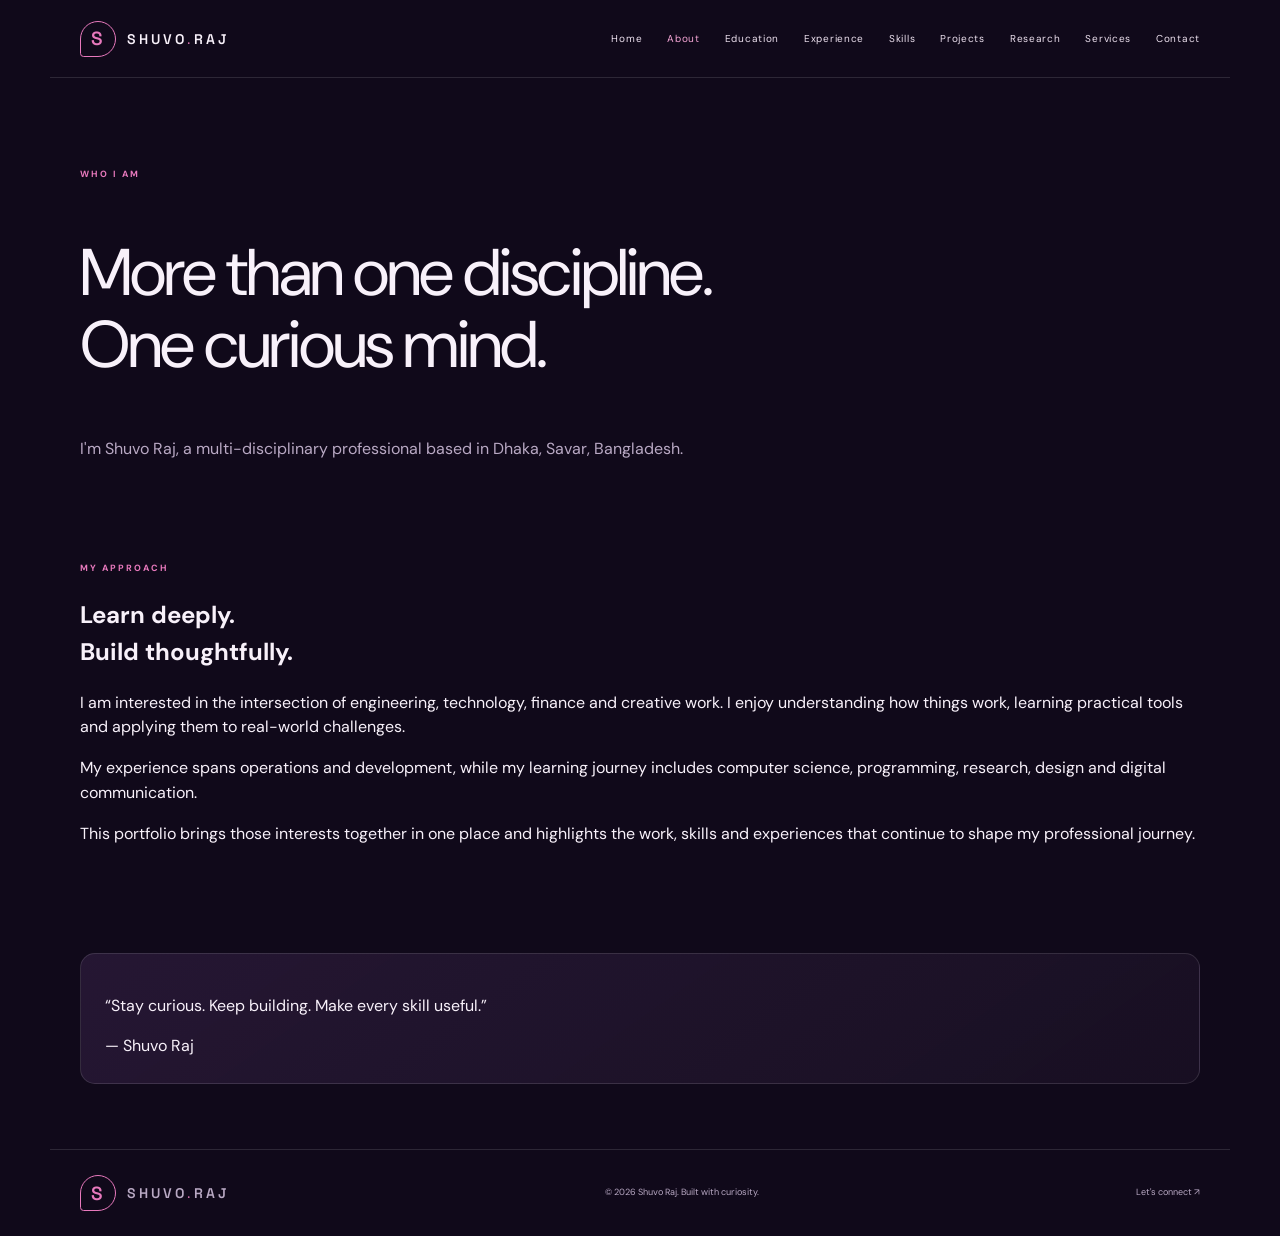
==== about.html @ c799111e "Shuvo Raj Portfolio" ====
<!doctype html>
<html lang="en">
<head>
  <meta charset="utf-8"><meta name="viewport" content="width=device-width, initial-scale=1">
  <meta name="description" content="Shuvo Raj — multi-disciplinary professional in technology, engineering, finance and creative work.">
  <meta name="theme-color" content="#10091a">
  <title>About | Shuvo Raj</title>
  <link rel="preconnect" href="https://fonts.googleapis.com"><link rel="preconnect" href="https://fonts.gstatic.com" crossorigin>
  <link href="https://fonts.googleapis.com/css2?family=DM+Sans:wght@400;500;600;700&family=Space+Grotesk:wght@400;500;600;700&display=swap" rel="stylesheet">
  <link rel="stylesheet" href="css/style.css"><link rel="stylesheet" href="css/animations.css">
</head>
<body><div class="page-wipe"></div>
<div class="page-glow"></div>
<header class="site-header"><a class="brand" href="index.html"><span class="brand-mark">S</span><span>SHUVO<span class="pink">.</span>RAJ</span></a>
<button class="menu-toggle" aria-label="Toggle navigation" aria-expanded="false">☰</button><nav class="nav"><a class="" href="index.html">Home</a><a class="active" href="about.html">About</a><a class="" href="education.html">Education</a><a class="" href="experience.html">Experience</a><a class="" href="skills.html">Skills</a><a class="" href="projects.html">Projects</a><a class="" href="research.html">Research</a><a class="" href="services.html">Services</a><a class="" href="contact.html">Contact</a></nav></header>
<main>
<section class="page-hero reveal"><p class="eyebrow">WHO I AM</p><h1>More than one discipline.<br><span>One curious mind.</span></h1><p class="lead">I'm Shuvo Raj, a multi-disciplinary professional based in Dhaka, Savar, Bangladesh.</p></section>
<section class="section split reveal"><div><p class="eyebrow">MY APPROACH</p><h2>Learn deeply.<br><span>Build thoughtfully.</span></h2></div><div class="prose"><p>I am interested in the intersection of engineering, technology, finance and creative work. I enjoy understanding how things work, learning practical tools and applying them to real-world challenges.</p><p>My experience spans operations and development, while my learning journey includes computer science, programming, research, design and digital communication.</p><p>This portfolio brings those interests together in one place and highlights the work, skills and experiences that continue to shape my professional journey.</p></div></section>
<section class="section reveal"><div class="glass quote"><p>“Stay curious. Keep building. Make every skill useful.”</p><span>— Shuvo Raj</span></div></section>
</main>
<footer class="footer"><a class="brand" href="index.html"><span class="brand-mark">S</span><span>SHUVO<span class="pink">.</span>RAJ</span></a><p>© <span class="year"></span> Shuvo Raj. Built with curiosity.</p><a href="contact.html">Let's connect ↗</a></footer>
<script src="js/main.js"></script><script src="js/animations.js"></script><script src="js/transitions.js"></script>
</body></html>
---- css/style.css ----
:root{--bg:#10091a;--panel:#21142d;--panel2:#2a1a38;--pink:#e879bd;--pink2:#f6a6d6;--text:#f8f1fa;--muted:#b9a9c4;--line:rgba(255,255,255,.12);--max:1180px}
*{box-sizing:border-box}html{scroll-behavior:smooth}body{margin:0;background:var(--bg);color:var(--text);font-family:"DM Sans",sans-serif;line-height:1.55;overflow-x:hidden}a{color:inherit;text-decoration:none}.ambient{position:fixed;pointer-events:none;z-index:-1;border-radius:50%;filter:blur(85px);opacity:.18}.ambient-a{width:500px;height:500px;background:#b54bba;top:0;right:8%}.ambient-b{width:450px;height:450px;background:#623eae;bottom:4%;left:-10%}.site-header{height:78px;max-width:var(--max);margin:auto;padding:0 30px;display:flex;align-items:center;justify-content:space-between;border-bottom:1px solid var(--line);position:relative;z-index:20}.brand{display:flex;align-items:center;gap:11px;font:600 14px "Space Grotesk";letter-spacing:3px}.brand-mark{width:36px;height:36px;display:grid;place-items:center;border:1px solid var(--pink);border-radius:50% 50% 50% 10%;color:var(--pink);font-size:19px}.brand-name small{display:block;font:500 7px "DM Sans";letter-spacing:1.7px;color:var(--muted);margin-top:2px}.pink,h1 em,h2 em{color:var(--pink);font-family:"Playfair Display",serif;font-weight:500}.nav{display:flex;align-items:center;gap:25px}.nav a{font-size:10px;letter-spacing:.7px;color:#eee2f0;transition:.25s}.nav a:hover,.nav a.active{color:var(--pink2)}.nav .nav-cta{border:1px solid var(--pink);border-radius:99px;padding:9px 19px}.menu-toggle{display:none;background:none;color:white;border:0;font-size:24px}.home-hero,.section-shell{max-width:var(--max);margin:auto;padding-left:30px;padding-right:30px}.home-hero{min-height:500px;display:grid;grid-template-columns:1fr 1.05fr;align-items:center;gap:20px;overflow:hidden;border-bottom:1px solid var(--line)}.hero-copy{padding:48px 0 35px;position:relative;z-index:3}.eyebrow{font-size:9px;letter-spacing:2px;font-weight:700;color:var(--pink);margin:0 0 14px}.hero-copy h1{font:400 clamp(36px,4.2vw,56px)/1.17 "DM Sans";letter-spacing:-1.8px;margin:0 0 18px}.hero-description{font-size:13px;color:var(--muted);max-width:430px;line-height:1.8}.actions{display:flex;gap:13px;margin:25px 0 42px}.btn{display:inline-flex;align-items:center;gap:18px;padding:11px 19px;border-radius:7px;font-size:10px;font-weight:700;letter-spacing:.6px;transition:.3s}.btn:hover{transform:translateY(-3px);box-shadow:0 10px 32px #e875bc40}.primary{background:linear-gradient(110deg,#f5a1d4,#d95cab);color:#25112c}.ghost{border:1px solid #b98ab9;color:#f8e9f5}.availability{display:flex;align-items:center;gap:13px}.availability i{width:9px;height:9px;border-radius:50%;background:var(--pink);box-shadow:0 0 14px var(--pink)}.availability b,.availability small{display:block;font-size:9px;letter-spacing:.8px}.availability small{color:var(--muted);font-size:9px;letter-spacing:0}.hero-visual{height:480px;position:relative;display:grid;place-items:center}.hero-halo{position:absolute;width:360px;height:360px;border-radius:50%;background:radial-gradient(circle,#f08bca 0%,#b94cb7 35%,#6b3298 60%,transparent 72%);filter:blur(3px);opacity:.8}.hero-ring{position:absolute;border:1px solid #e78acb70;border-radius:50%;width:390px;height:390px;box-shadow:0 0 25px #d65ab340,inset 0 0 25px #d65ab322}.ring-b{width:460px;height:320px;transform:rotate(-27deg);border-color:#a56bdc66}.portrait-frame{position:relative;z-index:2;width:310px;height:410px;align-self:end;border-radius:48% 48% 0 0;overflow:hidden;mask-image:linear-gradient(to bottom,#000 0%,#000 85%,transparent 100%);filter:drop-shadow(0 0 30px #d85bbd55)}.portrait-frame img{width:100%;height:100%;object-fit:cover;object-position:center 20%;mix-blend-mode:normal}.float-card{position:absolute;z-index:4;padding:13px 15px;border:1px solid #ffffff25;background:linear-gradient(140deg,#ffffff20,#281638b8);backdrop-filter:blur(14px);border-radius:13px;box-shadow:0 15px 35px #0004}.float-card small{display:block;font-size:8px;letter-spacing:1px;color:#e7b5d8;margin-bottom:7px}.float-card b{font-size:12px;line-height:1.5}.float-card p{font-size:9px;color:#d4c5dd;line-height:1.7;margin:7px 0 0}.card-purpose{right:1%;top:70px}.card-purpose span{display:block;color:var(--pink);text-align:right}.card-experience{left:0;bottom:55px}.card-focus{right:5%;bottom:42px}.section-shell{padding-top:35px;padding-bottom:30px}.section-head{display:flex;align-items:end;justify-content:space-between;margin-bottom:19px}.section-head h2{font:400 25px/1.2 "DM Sans";margin:0;letter-spacing:-.7px}.text-link{color:var(--pink2);font-size:9px;letter-spacing:1px}.featured-grid{display:grid;grid-template-columns:repeat(3,1fr);gap:14px}.feature-card{position:relative;overflow:hidden;border:1px solid var(--line);border-radius:10px;background:#1a1026;transition:.35s}.feature-card:hover{transform:translateY(-5px);border-color:#e875bc88;box-shadow:0 15px 40px #0005}.feature-image{height:160px;position:relative;overflow:hidden;display:grid;place-items:center}.feature-image>span{position:absolute;left:12px;bottom:8px;font-size:9px;color:#ffffff90;z-index:2}.feature-news{background:linear-gradient(135deg,#10101d,#3b2859 60%,#17101e)}.mock-window{width:70%;height:125px;background:linear-gradient(140deg,#121524,#302147);border:1px solid #a87bbd55;border-radius:12px;transform:rotate(-7deg);padding:15px;box-shadow:0 12px 35px #0008}.mock-window i{display:inline-block;width:5px;height:5px;background:var(--pink);border-radius:50%;margin-right:4px}.mock-window b{display:block;font:700 24px "Space Grotesk";margin-top:14px}.mock-window small{font-size:7px;letter-spacing:2px;color:var(--pink2)}.feature-shop{background:linear-gradient(130deg,#d5c8ee,#9276b7,#322044)}.phone-mock{width:110px;height:145px;background:linear-gradient(150deg,#f7eafa,#9c75b8);border:5px solid #17101e;border-radius:17px;padding:17px 10px;color:#281633;transform:rotate(-8deg);box-shadow:0 15px 25px #0006}.phone-mock small{font-size:6px}.phone-mock b{display:block;font:600 17px/1.1 "Space Grotesk";margin-top:18px}.phone-mock i{display:block;background:#d66caf;height:28px;border-radius:7px;margin-top:10px}.feature-ai{background:radial-gradient(circle at 50% 45%,#784caa,#221630 65%,#11101a)}.ai-orb{width:100px;height:100px;border-radius:50%;display:grid;place-items:center;background:radial-gradient(circle at 30% 25%,#ffd8ef,#c65bc1 45%,#522a82);box-shadow:0 0 40px #e875bc;z-index:1;font:700 30px "Space Grotesk"}.ai-lines{position:absolute;inset:20px;border:1px solid #e875bc50;border-radius:50%;transform:scaleX(1.7) rotate(30deg)}.feature-info{padding:11px 13px 13px}.feature-info h3{font:600 11px "Space Grotesk";letter-spacing:1.5px;margin:0}.feature-info p{font-size:9px;color:var(--muted);margin:3px 0 8px}.feature-info .tags{margin:0}.tags{display:flex;gap:5px;flex-wrap:wrap}.tags span{font-size:7px;color:#eeb7d9;border:1px solid #e875bc35;padding:3px 6px;border-radius:4px}.round-arrow{position:absolute;right:12px;bottom:12px;width:28px;height:28px;border:1px solid var(--pink);border-radius:50%;display:grid;place-items:center;color:var(--pink);font-weight:400}.services-band{display:grid;grid-template-columns:1.1fr repeat(3,1fr) 1.1fr;gap:14px;margin-top:20px;margin-bottom:20px;padding-top:23px;padding-bottom:23px;border:1px solid #c58acb55;border-radius:18px;background:linear-gradient(120deg,#251634,#1b1128 70%,#2b1939);box-shadow:0 0 30px #a34c9c13}.services-intro{position:relative;overflow:hidden}.services-intro h2{font:400 21px/1.25 "DM Sans";position:relative;z-index:2}.planet{position:absolute;width:85px;height:85px;bottom:-40px;left:45px;border-radius:50%;background:radial-gradient(circle at 30% 20%,#ffb8e7,#bd5dbd 50%,#4c287b);box-shadow:0 0 22px #e875bc80}.service-mini{border-left:1px solid var(--line);padding:7px 9px}.line-icon{font-size:25px;color:var(--pink);text-shadow:0 0 15px var(--pink);margin-bottom:14px}.service-mini h3{font-size:9px;letter-spacing:.7px;margin:0 0 9px}.service-mini p{font-size:9px;color:var(--muted);line-height:1.7}.tools-panel{border-left:1px solid var(--line);padding-left:12px}.tool-grid{display:grid;grid-template-columns:repeat(3,1fr);gap:6px}.tool-grid span{height:38px;display:grid;place-items:center;border:1px solid #ffffff18;border-radius:7px;background:#ffffff08;font:600 10px "Space Grotesk";color:#f3b5db}.process-section{padding-top:42px}.section-note{font-size:10px;color:var(--muted)}.process-track{display:grid;grid-template-columns:repeat(5,1fr);gap:14px;position:relative;margin-top:25px}.process-track:before{content:"";position:absolute;left:7%;right:7%;top:29px;height:1px;background:linear-gradient(90deg,transparent,var(--pink),var(--pink),transparent)}.process-track article{position:relative;z-index:1}.process-icon{width:58px;height:58px;border:1px solid var(--pink);border-radius:50%;display:grid;place-items:center;background:#1c1028;color:var(--pink);font-size:23px;box-shadow:0 0 18px #e875bc25;margin-bottom:12px}.process-track b{font-size:8px;letter-spacing:.7px}.process-track p{font-size:9px;color:var(--muted);max-width:145px}.principle-cards{display:grid;grid-template-columns:repeat(3,1fr);gap:14px}.principle-cards .glass{background:linear-gradient(145deg,#2b1b3a,#1b1127);border:1px solid var(--line);border-radius:12px;padding:19px}.quote-mark{font:700 35px "Playfair Display";color:var(--pink)}.principle-cards h3{font:600 12px "Space Grotesk"}.principle-cards p{font-size:10px;color:var(--muted)}.contact-panel{display:grid;grid-template-columns:1fr 1.1fr .8fr;gap:23px;align-items:center;margin-top:25px;margin-bottom:25px;padding:20px;border:1px solid #d28bc766;border-radius:18px;background:linear-gradient(110deg,#241633,#392342);overflow:hidden}.contact-art{height:150px;position:relative;overflow:hidden;border-radius:100px 100px 15px 15px;background:radial-gradient(circle at 50% 38%,#f6c1e8,#9b5ca8 28%,#30254d 70%,#171020)}.contact-moon{position:absolute;width:35px;height:35px;border-radius:50%;background:#ffe0f4;top:35px;left:48%;box-shadow:0 0 30px #fff}.contact-mountains{position:absolute;bottom:-30px;left:-10%;width:120%;height:95px;background:linear-gradient(145deg,#30214c,#17101f);clip-path:polygon(0 65%,20% 15%,40% 65%,60% 25%,78% 70%,100% 20%,100% 100%,0 100%)}.contact-copy h2{font:400 25px/1.25 "DM Sans";margin:0 0 14px}.contact-copy p:not(.eyebrow){font-size:9px;color:#d7c5dc}.contact-copy a{color:inherit}.contact-action p{font-size:10px;color:var(--muted)}.footer{max-width:var(--max);margin:20px auto 0;padding:25px 30px;border-top:1px solid var(--line);display:flex;align-items:center;justify-content:space-between;gap:15px;color:var(--muted);font-size:9px}.footer-links,.footer-social{display:flex;gap:16px}.footer-social a{width:25px;height:25px;border:1px solid #ffffff35;border-radius:50%;display:grid;place-items:center;color:var(--pink2)}.footer p{margin:0}.page-hero{max-width:var(--max);margin:auto;padding:90px 30px 40px}.page-hero h1{font:400 clamp(40px,6vw,66px)/1.1 "DM Sans";letter-spacing:-2px}.page-hero .lead{color:var(--muted)}.section{max-width:var(--max);margin:auto;padding:45px 30px}.cards{display:grid;gap:16px}.cards.two{grid-template-columns:repeat(2,1fr)}.cards.three{grid-template-columns:repeat(3,1fr)}.glass{background:linear-gradient(145deg,#2b1b3ac9,#191023e8);border:1px solid var(--line);border-radius:15px;padding:24px;transition:.3s}.glass:hover{border-color:#e875bc88;transform:translateY(-4px)}.timeline{max-width:900px}.timeline-item{position:relative;padding:0 0 24px 30px;border-left:1px solid #e875bc66}.timeline-dot{position:absolute;left:-6px;top:25px;width:11px;height:11px;border-radius:50%;background:var(--pink);box-shadow:0 0 15px var(--pink)}.contact-grid{display:grid;grid-template-columns:1.2fr .8fr;gap:18px}.contact-row{display:flex;justify-content:space-between;gap:20px;padding:15px 0;border-bottom:1px solid var(--line);font-size:12px}.contact-row span{color:var(--muted)}.contact-row b{color:var(--pink2)}.reveal{opacity:0;transform:translateY(25px);transition:opacity .8s ease,transform .8s cubic-bezier(.2,.7,.2,1)}.reveal.visible{opacity:1;transform:none}.page-wipe{position:fixed;inset:0;z-index:100;background:radial-gradient(circle at 50% 45%,#64366e,#10091a 70%);transform:scaleY(0);transform-origin:bottom;pointer-events:none}.page-wipe.play{animation:wipeOut .65s cubic-bezier(.76,0,.24,1) forwards}@keyframes wipeOut{0%{transform:scaleY(0);transform-origin:bottom}45%{transform:scaleY(1);transform-origin:bottom}55%{transform:scaleY(1);transform-origin:top}100%{transform:scaleY(0);transform-origin:top}}
@media(max-width:950px){.nav{gap:13px}.nav a{font-size:9px}.services-band{grid-template-columns:repeat(3,1fr)}.services-intro{grid-column:span 3}.tools-panel{grid-column:span 3;border-left:0;border-top:1px solid var(--line);padding:15px 0 0}.tool-grid{grid-template-columns:repeat(6,1fr)}}
@media(max-width:680px){.site-header{height:70px;padding:0 19px}.menu-toggle{display:block}.nav{display:none;position:absolute;top:69px;left:0;right:0;background:#170e22;padding:18px 22px;flex-direction:column;align-items:stretch;border-bottom:1px solid var(--line)}.nav.open{display:flex}.nav a{font-size:12px;padding:6px}.home-hero,.section-shell{padding-left:20px;padding-right:20px}.home-hero{grid-template-columns:1fr;min-height:0}.hero-copy{padding-top:38px}.hero-copy h1{font-size:40px}.hero-visual{height:390px}.portrait-frame{width:255px;height:345px}.hero-halo{width:300px;height:300px}.hero-ring{width:330px;height:330px}.ring-b{width:390px;height:260px}.card-purpose{right:0;top:40px}.card-experience{left:0;bottom:30px}.card-focus{right:0;bottom:18px}.featured-grid,.principle-cards,.cards.two,.cards.three{grid-template-columns:1fr}.feature-image{height:190px}.section-head{align-items:start;gap:15px;flex-direction:column}.services-band{grid-template-columns:1fr 1fr}.services-intro{grid-column:span 2}.service-mini{border-left:0;border-top:1px solid var(--line);padding-top:15px}.tools-panel{grid-column:span 2}.tool-grid{grid-template-columns:repeat(3,1fr)}.process-track{grid-template-columns:1fr;gap:8px}.process-track:before{left:28px;right:auto;top:20px;bottom:20px;width:1px;height:auto}.process-track article{display:grid;grid-template-columns:58px 1fr;column-gap:14px;align-items:center}.process-icon{grid-row:span 2;margin:0}.process-track p{max-width:none;margin:2px 0 12px}.contact-panel{grid-template-columns:1fr}.contact-art{height:160px}.footer{padding:25px 20px;flex-wrap:wrap}.footer-links{order:3;width:100%;justify-content:space-between}.footer p{width:100%;order:4}.page-hero{padding:65px 20px 30px}.section{padding:35px 20px}.contact-grid{grid-template-columns:1fr}.contact-row{flex-direction:column;gap:4px}}
@media(prefers-reduced-motion:reduce){*,*:before,*:after{scroll-behavior:auto!important;animation-duration:.01ms!important;transition-duration:.01ms!important}}
---- css/animations.css ----
@media(prefers-reduced-motion:no-preference){
.hero-ring.ring-a{animation:ringRotate 28s linear infinite}.hero-ring.ring-b{animation:ringRotate 35s linear infinite reverse}
.hero-halo{animation:haloPulse 5s ease-in-out infinite alternate}
.portrait-frame{animation:portraitFloat 7s ease-in-out infinite}
.float-card{animation:cardFloat 6s ease-in-out infinite}.card-experience{animation-delay:-2s}.card-focus{animation-delay:-4s}
@keyframes ringRotate{to{transform:rotate(360deg)}}@keyframes haloPulse{to{opacity:.65;filter:blur(10px);transform:scale(1.06)}}@keyframes portraitFloat{50%{transform:translateY(-8px)}}@keyframes cardFloat{50%{translate:0 -7px}}
}
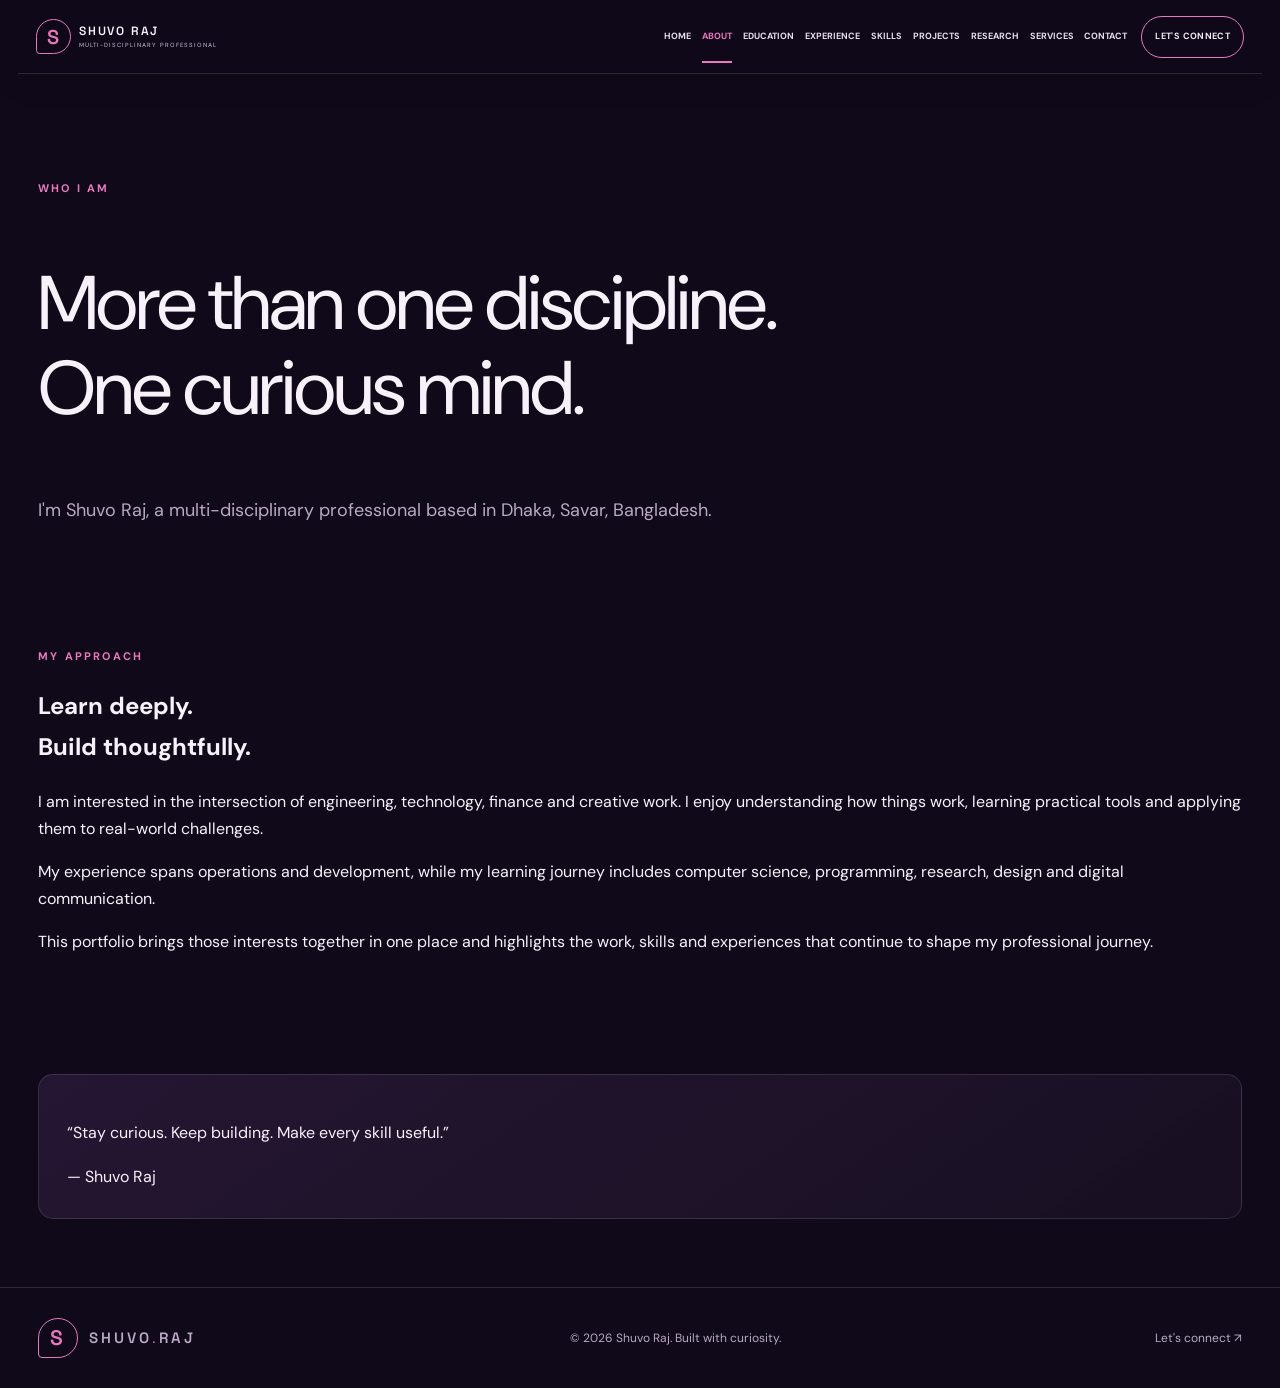
==== commit b0e410f3: "Update sticky header design across all pages" ====
--- a/about.html
+++ b/about.html
@@ -11,8 +11,14 @@
 </head>
 <body><div class="page-wipe"></div>
 <div class="page-glow"></div>
-<header class="site-header"><a class="brand" href="index.html"><span class="brand-mark">S</span><span>SHUVO<span class="pink">.</span>RAJ</span></a>
-<button class="menu-toggle" aria-label="Toggle navigation" aria-expanded="false">☰</button><nav class="nav"><a class="" href="index.html">Home</a><a class="active" href="about.html">About</a><a class="" href="education.html">Education</a><a class="" href="experience.html">Experience</a><a class="" href="skills.html">Skills</a><a class="" href="projects.html">Projects</a><a class="" href="research.html">Research</a><a class="" href="services.html">Services</a><a class="" href="contact.html">Contact</a></nav></header>
+<header class="site-header">
+<a class="brand" href="index.html"><span class="brand-mark">S</span><span class="brand-name">SHUVO RAJ<small>MULTI-DISCIPLINARY PROFESSIONAL</small></span></a>
+<nav class="nav" id="site-navigation" aria-label="Main navigation">
+<a href="index.html">HOME</a><a href="about.html" class="active">ABOUT</a><a href="education.html">EDUCATION</a><a href="experience.html">EXPERIENCE</a><a href="skills.html">SKILLS</a><a href="projects.html">PROJECTS</a><a href="research.html">RESEARCH</a><a href="services.html">SERVICES</a><a href="contact.html">CONTACT</a>
+</nav>
+<a class="header-connect" href="contact.html">LET'S CONNECT</a>
+<button class="menu-toggle" type="button" aria-label="Open navigation menu" aria-controls="site-navigation" aria-expanded="false"><span></span><span></span><span></span></button>
+</header>
 <main>
 <section class="page-hero reveal"><p class="eyebrow">WHO I AM</p><h1>More than one discipline.<br><span>One curious mind.</span></h1><p class="lead">I'm Shuvo Raj, a multi-disciplinary professional based in Dhaka, Savar, Bangladesh.</p></section>
 <section class="section split reveal"><div><p class="eyebrow">MY APPROACH</p><h2>Learn deeply.<br><span>Build thoughtfully.</span></h2></div><div class="prose"><p>I am interested in the intersection of engineering, technology, finance and creative work. I enjoy understanding how things work, learning practical tools and applying them to real-world challenges.</p><p>My experience spans operations and development, while my learning journey includes computer science, programming, research, design and digital communication.</p><p>This portfolio brings those interests together in one place and highlights the work, skills and experiences that continue to shape my professional journey.</p></div></section>
--- a/css/style.css
+++ b/css/style.css
@@ -1,6 +1,1060 @@
 
-:root{--bg:#10091a;--panel:#21142d;--panel2:#2a1a38;--pink:#e879bd;--pink2:#f6a6d6;--text:#f8f1fa;--muted:#b9a9c4;--line:rgba(255,255,255,.12);--max:1180px}
+:root{--bg:#10091a;--panel:#21142d;--panel2:#2a1a38;--pink:#e879bd;--pink2:#f6a6d6;--text:#f8f1fa;--muted:#b9a9c4;--line:rgba(255,255,255,.12);--max:1440px}
 *{box-sizing:border-box}html{scroll-behavior:smooth}body{margin:0;background:var(--bg);color:var(--text);font-family:"DM Sans",sans-serif;line-height:1.55;overflow-x:hidden}a{color:inherit;text-decoration:none}.ambient{position:fixed;pointer-events:none;z-index:-1;border-radius:50%;filter:blur(85px);opacity:.18}.ambient-a{width:500px;height:500px;background:#b54bba;top:0;right:8%}.ambient-b{width:450px;height:450px;background:#623eae;bottom:4%;left:-10%}.site-header{height:78px;max-width:var(--max);margin:auto;padding:0 30px;display:flex;align-items:center;justify-content:space-between;border-bottom:1px solid var(--line);position:relative;z-index:20}.brand{display:flex;align-items:center;gap:11px;font:600 14px "Space Grotesk";letter-spacing:3px}.brand-mark{width:36px;height:36px;display:grid;place-items:center;border:1px solid var(--pink);border-radius:50% 50% 50% 10%;color:var(--pink);font-size:19px}.brand-name small{display:block;font:500 7px "DM Sans";letter-spacing:1.7px;color:var(--muted);margin-top:2px}.pink,h1 em,h2 em{color:var(--pink);font-family:"Playfair Display",serif;font-weight:500}.nav{display:flex;align-items:center;gap:25px}.nav a{font-size:10px;letter-spacing:.7px;color:#eee2f0;transition:.25s}.nav a:hover,.nav a.active{color:var(--pink2)}.nav .nav-cta{border:1px solid var(--pink);border-radius:99px;padding:9px 19px}.menu-toggle{display:none;background:none;color:white;border:0;font-size:24px}.home-hero,.section-shell{max-width:var(--max);margin:auto;padding-left:30px;padding-right:30px}.home-hero{min-height:500px;display:grid;grid-template-columns:1fr 1.05fr;align-items:center;gap:20px;overflow:hidden;border-bottom:1px solid var(--line)}.hero-copy{padding:48px 0 35px;position:relative;z-index:3}.eyebrow{font-size:9px;letter-spacing:2px;font-weight:700;color:var(--pink);margin:0 0 14px}.hero-copy h1{font:400 clamp(36px,4.2vw,56px)/1.17 "DM Sans";letter-spacing:-1.8px;margin:0 0 18px}.hero-description{font-size:13px;color:var(--muted);max-width:430px;line-height:1.8}.actions{display:flex;gap:13px;margin:25px 0 42px}.btn{display:inline-flex;align-items:center;gap:18px;padding:11px 19px;border-radius:7px;font-size:10px;font-weight:700;letter-spacing:.6px;transition:.3s}.btn:hover{transform:translateY(-3px);box-shadow:0 10px 32px #e875bc40}.primary{background:linear-gradient(110deg,#f5a1d4,#d95cab);color:#25112c}.ghost{border:1px solid #b98ab9;color:#f8e9f5}.availability{display:flex;align-items:center;gap:13px}.availability i{width:9px;height:9px;border-radius:50%;background:var(--pink);box-shadow:0 0 14px var(--pink)}.availability b,.availability small{display:block;font-size:9px;letter-spacing:.8px}.availability small{color:var(--muted);font-size:9px;letter-spacing:0}.hero-visual{height:480px;position:relative;display:grid;place-items:center}.hero-halo{position:absolute;width:360px;height:360px;border-radius:50%;background:radial-gradient(circle,#f08bca 0%,#b94cb7 35%,#6b3298 60%,transparent 72%);filter:blur(3px);opacity:.8}.hero-ring{position:absolute;border:1px solid #e78acb70;border-radius:50%;width:390px;height:390px;box-shadow:0 0 25px #d65ab340,inset 0 0 25px #d65ab322}.ring-b{width:460px;height:320px;transform:rotate(-27deg);border-color:#a56bdc66}.portrait-frame{position:relative;z-index:2;width:310px;height:410px;align-self:end;border-radius:48% 48% 0 0;overflow:hidden;mask-image:linear-gradient(to bottom,#000 0%,#000 85%,transparent 100%);filter:drop-shadow(0 0 30px #d85bbd55)}.portrait-frame img{width:100%;height:100%;object-fit:cover;object-position:center 20%;mix-blend-mode:normal}.float-card{position:absolute;z-index:4;padding:13px 15px;border:1px solid #ffffff25;background:linear-gradient(140deg,#ffffff20,#281638b8);backdrop-filter:blur(14px);border-radius:13px;box-shadow:0 15px 35px #0004}.float-card small{display:block;font-size:8px;letter-spacing:1px;color:#e7b5d8;margin-bottom:7px}.float-card b{font-size:12px;line-height:1.5}.float-card p{font-size:9px;color:#d4c5dd;line-height:1.7;margin:7px 0 0}.card-purpose{right:1%;top:70px}.card-purpose span{display:block;color:var(--pink);text-align:right}.card-experience{left:0;bottom:55px}.card-focus{right:5%;bottom:42px}.section-shell{padding-top:35px;padding-bottom:30px}.section-head{display:flex;align-items:end;justify-content:space-between;margin-bottom:19px}.section-head h2{font:400 25px/1.2 "DM Sans";margin:0;letter-spacing:-.7px}.text-link{color:var(--pink2);font-size:9px;letter-spacing:1px}.featured-grid{display:grid;grid-template-columns:repeat(3,1fr);gap:14px}.feature-card{position:relative;overflow:hidden;border:1px solid var(--line);border-radius:10px;background:#1a1026;transition:.35s}.feature-card:hover{transform:translateY(-5px);border-color:#e875bc88;box-shadow:0 15px 40px #0005}.feature-image{height:160px;position:relative;overflow:hidden;display:grid;place-items:center}.feature-image>span{position:absolute;left:12px;bottom:8px;font-size:9px;color:#ffffff90;z-index:2}.feature-news{background:linear-gradient(135deg,#10101d,#3b2859 60%,#17101e)}.mock-window{width:70%;height:125px;background:linear-gradient(140deg,#121524,#302147);border:1px solid #a87bbd55;border-radius:12px;transform:rotate(-7deg);padding:15px;box-shadow:0 12px 35px #0008}.mock-window i{display:inline-block;width:5px;height:5px;background:var(--pink);border-radius:50%;margin-right:4px}.mock-window b{display:block;font:700 24px "Space Grotesk";margin-top:14px}.mock-window small{font-size:7px;letter-spacing:2px;color:var(--pink2)}.feature-shop{background:linear-gradient(130deg,#d5c8ee,#9276b7,#322044)}.phone-mock{width:110px;height:145px;background:linear-gradient(150deg,#f7eafa,#9c75b8);border:5px solid #17101e;border-radius:17px;padding:17px 10px;color:#281633;transform:rotate(-8deg);box-shadow:0 15px 25px #0006}.phone-mock small{font-size:6px}.phone-mock b{display:block;font:600 17px/1.1 "Space Grotesk";margin-top:18px}.phone-mock i{display:block;background:#d66caf;height:28px;border-radius:7px;margin-top:10px}.feature-ai{background:radial-gradient(circle at 50% 45%,#784caa,#221630 65%,#11101a)}.ai-orb{width:100px;height:100px;border-radius:50%;display:grid;place-items:center;background:radial-gradient(circle at 30% 25%,#ffd8ef,#c65bc1 45%,#522a82);box-shadow:0 0 40px #e875bc;z-index:1;font:700 30px "Space Grotesk"}.ai-lines{position:absolute;inset:20px;border:1px solid #e875bc50;border-radius:50%;transform:scaleX(1.7) rotate(30deg)}.feature-info{padding:11px 13px 13px}.feature-info h3{font:600 11px "Space Grotesk";letter-spacing:1.5px;margin:0}.feature-info p{font-size:9px;color:var(--muted);margin:3px 0 8px}.feature-info .tags{margin:0}.tags{display:flex;gap:5px;flex-wrap:wrap}.tags span{font-size:7px;color:#eeb7d9;border:1px solid #e875bc35;padding:3px 6px;border-radius:4px}.round-arrow{position:absolute;right:12px;bottom:12px;width:28px;height:28px;border:1px solid var(--pink);border-radius:50%;display:grid;place-items:center;color:var(--pink);font-weight:400}.services-band{display:grid;grid-template-columns:1.1fr repeat(3,1fr) 1.1fr;gap:14px;margin-top:20px;margin-bottom:20px;padding-top:23px;padding-bottom:23px;border:1px solid #c58acb55;border-radius:18px;background:linear-gradient(120deg,#251634,#1b1128 70%,#2b1939);box-shadow:0 0 30px #a34c9c13}.services-intro{position:relative;overflow:hidden}.services-intro h2{font:400 21px/1.25 "DM Sans";position:relative;z-index:2}.planet{position:absolute;width:85px;height:85px;bottom:-40px;left:45px;border-radius:50%;background:radial-gradient(circle at 30% 20%,#ffb8e7,#bd5dbd 50%,#4c287b);box-shadow:0 0 22px #e875bc80}.service-mini{border-left:1px solid var(--line);padding:7px 9px}.line-icon{font-size:25px;color:var(--pink);text-shadow:0 0 15px var(--pink);margin-bottom:14px}.service-mini h3{font-size:9px;letter-spacing:.7px;margin:0 0 9px}.service-mini p{font-size:9px;color:var(--muted);line-height:1.7}.tools-panel{border-left:1px solid var(--line);padding-left:12px}.tool-grid{display:grid;grid-template-columns:repeat(3,1fr);gap:6px}.tool-grid span{height:38px;display:grid;place-items:center;border:1px solid #ffffff18;border-radius:7px;background:#ffffff08;font:600 10px "Space Grotesk";color:#f3b5db}.process-section{padding-top:42px}.section-note{font-size:10px;color:var(--muted)}.process-track{display:grid;grid-template-columns:repeat(5,1fr);gap:14px;position:relative;margin-top:25px}.process-track:before{content:"";position:absolute;left:7%;right:7%;top:29px;height:1px;background:linear-gradient(90deg,transparent,var(--pink),var(--pink),transparent)}.process-track article{position:relative;z-index:1}.process-icon{width:58px;height:58px;border:1px solid var(--pink);border-radius:50%;display:grid;place-items:center;background:#1c1028;color:var(--pink);font-size:23px;box-shadow:0 0 18px #e875bc25;margin-bottom:12px}.process-track b{font-size:8px;letter-spacing:.7px}.process-track p{font-size:9px;color:var(--muted);max-width:145px}.principle-cards{display:grid;grid-template-columns:repeat(3,1fr);gap:14px}.principle-cards .glass{background:linear-gradient(145deg,#2b1b3a,#1b1127);border:1px solid var(--line);border-radius:12px;padding:19px}.quote-mark{font:700 35px "Playfair Display";color:var(--pink)}.principle-cards h3{font:600 12px "Space Grotesk"}.principle-cards p{font-size:10px;color:var(--muted)}.contact-panel{display:grid;grid-template-columns:1fr 1.1fr .8fr;gap:23px;align-items:center;margin-top:25px;margin-bottom:25px;padding:20px;border:1px solid #d28bc766;border-radius:18px;background:linear-gradient(110deg,#241633,#392342);overflow:hidden}.contact-art{height:150px;position:relative;overflow:hidden;border-radius:100px 100px 15px 15px;background:radial-gradient(circle at 50% 38%,#f6c1e8,#9b5ca8 28%,#30254d 70%,#171020)}.contact-moon{position:absolute;width:35px;height:35px;border-radius:50%;background:#ffe0f4;top:35px;left:48%;box-shadow:0 0 30px #fff}.contact-mountains{position:absolute;bottom:-30px;left:-10%;width:120%;height:95px;background:linear-gradient(145deg,#30214c,#17101f);clip-path:polygon(0 65%,20% 15%,40% 65%,60% 25%,78% 70%,100% 20%,100% 100%,0 100%)}.contact-copy h2{font:400 25px/1.25 "DM Sans";margin:0 0 14px}.contact-copy p:not(.eyebrow){font-size:9px;color:#d7c5dc}.contact-copy a{color:inherit}.contact-action p{font-size:10px;color:var(--muted)}.footer{max-width:var(--max);margin:20px auto 0;padding:25px 30px;border-top:1px solid var(--line);display:flex;align-items:center;justify-content:space-between;gap:15px;color:var(--muted);font-size:9px}.footer-links,.footer-social{display:flex;gap:16px}.footer-social a{width:25px;height:25px;border:1px solid #ffffff35;border-radius:50%;display:grid;place-items:center;color:var(--pink2)}.footer p{margin:0}.page-hero{max-width:var(--max);margin:auto;padding:90px 30px 40px}.page-hero h1{font:400 clamp(40px,6vw,66px)/1.1 "DM Sans";letter-spacing:-2px}.page-hero .lead{color:var(--muted)}.section{max-width:var(--max);margin:auto;padding:45px 30px}.cards{display:grid;gap:16px}.cards.two{grid-template-columns:repeat(2,1fr)}.cards.three{grid-template-columns:repeat(3,1fr)}.glass{background:linear-gradient(145deg,#2b1b3ac9,#191023e8);border:1px solid var(--line);border-radius:15px;padding:24px;transition:.3s}.glass:hover{border-color:#e875bc88;transform:translateY(-4px)}.timeline{max-width:900px}.timeline-item{position:relative;padding:0 0 24px 30px;border-left:1px solid #e875bc66}.timeline-dot{position:absolute;left:-6px;top:25px;width:11px;height:11px;border-radius:50%;background:var(--pink);box-shadow:0 0 15px var(--pink)}.contact-grid{display:grid;grid-template-columns:1.2fr .8fr;gap:18px}.contact-row{display:flex;justify-content:space-between;gap:20px;padding:15px 0;border-bottom:1px solid var(--line);font-size:12px}.contact-row span{color:var(--muted)}.contact-row b{color:var(--pink2)}.reveal{opacity:0;transform:translateY(25px);transition:opacity .8s ease,transform .8s cubic-bezier(.2,.7,.2,1)}.reveal.visible{opacity:1;transform:none}.page-wipe{position:fixed;inset:0;z-index:100;background:radial-gradient(circle at 50% 45%,#64366e,#10091a 70%);transform:scaleY(0);transform-origin:bottom;pointer-events:none}.page-wipe.play{animation:wipeOut .65s cubic-bezier(.76,0,.24,1) forwards}@keyframes wipeOut{0%{transform:scaleY(0);transform-origin:bottom}45%{transform:scaleY(1);transform-origin:bottom}55%{transform:scaleY(1);transform-origin:top}100%{transform:scaleY(0);transform-origin:top}}
 @media(max-width:950px){.nav{gap:13px}.nav a{font-size:9px}.services-band{grid-template-columns:repeat(3,1fr)}.services-intro{grid-column:span 3}.tools-panel{grid-column:span 3;border-left:0;border-top:1px solid var(--line);padding:15px 0 0}.tool-grid{grid-template-columns:repeat(6,1fr)}}
 @media(max-width:680px){.site-header{height:70px;padding:0 19px}.menu-toggle{display:block}.nav{display:none;position:absolute;top:69px;left:0;right:0;background:#170e22;padding:18px 22px;flex-direction:column;align-items:stretch;border-bottom:1px solid var(--line)}.nav.open{display:flex}.nav a{font-size:12px;padding:6px}.home-hero,.section-shell{padding-left:20px;padding-right:20px}.home-hero{grid-template-columns:1fr;min-height:0}.hero-copy{padding-top:38px}.hero-copy h1{font-size:40px}.hero-visual{height:390px}.portrait-frame{width:255px;height:345px}.hero-halo{width:300px;height:300px}.hero-ring{width:330px;height:330px}.ring-b{width:390px;height:260px}.card-purpose{right:0;top:40px}.card-experience{left:0;bottom:30px}.card-focus{right:0;bottom:18px}.featured-grid,.principle-cards,.cards.two,.cards.three{grid-template-columns:1fr}.feature-image{height:190px}.section-head{align-items:start;gap:15px;flex-direction:column}.services-band{grid-template-columns:1fr 1fr}.services-intro{grid-column:span 2}.service-mini{border-left:0;border-top:1px solid var(--line);padding-top:15px}.tools-panel{grid-column:span 2}.tool-grid{grid-template-columns:repeat(3,1fr)}.process-track{grid-template-columns:1fr;gap:8px}.process-track:before{left:28px;right:auto;top:20px;bottom:20px;width:1px;height:auto}.process-track article{display:grid;grid-template-columns:58px 1fr;column-gap:14px;align-items:center}.process-icon{grid-row:span 2;margin:0}.process-track p{max-width:none;margin:2px 0 12px}.contact-panel{grid-template-columns:1fr}.contact-art{height:160px}.footer{padding:25px 20px;flex-wrap:wrap}.footer-links{order:3;width:100%;justify-content:space-between}.footer p{width:100%;order:4}.page-hero{padding:65px 20px 30px}.section{padding:35px 20px}.contact-grid{grid-template-columns:1fr}.contact-row{flex-direction:column;gap:4px}}
 @media(prefers-reduced-motion:reduce){*,*:before,*:after{scroll-behavior:auto!important;animation-duration:.01ms!important;transition-duration:.01ms!important}}
+
+/* =========================================================
+   GLOBAL LAYOUT + TYPOGRAPHY REFINEMENT
+   Shuvo Raj Portfolio — wider layout, clearer text
+   ========================================================= */
+
+:root {
+  --max: 1440px;
+}
+
+/* General readability */
+body {
+  font-size: 16px;
+  line-height: 1.7;
+}
+
+/* Give the site more breathing room on wide screens */
+.site-header,
+.footer {
+  max-width: var(--max);
+}
+
+.site-header {
+  padding-left: 38px;
+  padding-right: 38px;
+}
+
+.home-hero,
+.section-shell,
+.page-hero,
+.section {
+  max-width: var(--max);
+  padding-left: 38px;
+  padding-right: 38px;
+}
+
+/* Navigation */
+.brand {
+  font-size: 15px;
+}
+
+.brand-mark {
+  width: 40px;
+  height: 40px;
+  font-size: 21px;
+}
+
+.brand-name small {
+  font-size: 8px;
+}
+
+.nav {
+  gap: 27px;
+}
+
+.nav a {
+  font-size: 12px;
+}
+
+.nav .nav-cta {
+  padding: 11px 22px;
+}
+
+/* Home hero */
+.home-hero {
+  min-height: 590px;
+  grid-template-columns: 1fr 1.05fr;
+  gap: 34px;
+}
+
+.hero-copy {
+  padding-top: 58px;
+  padding-bottom: 45px;
+}
+
+.eyebrow {
+  font-size: 11px;
+  letter-spacing: 2.2px;
+  margin-bottom: 17px;
+}
+
+.hero-copy h1 {
+  font-size: clamp(46px, 4.6vw, 68px);
+  line-height: 1.13;
+  letter-spacing: -2px;
+}
+
+.hero-description {
+  font-size: 17px;
+  max-width: 540px;
+  line-height: 1.85;
+}
+
+.actions {
+  gap: 15px;
+  margin: 29px 0 46px;
+}
+
+.btn {
+  padding: 13px 22px;
+  font-size: 12px;
+}
+
+.availability b {
+  font-size: 11px;
+}
+
+.availability small {
+  font-size: 11px;
+}
+
+/* Hero visual scales gently with the wider layout */
+.hero-visual {
+  height: 530px;
+}
+
+.hero-halo {
+  width: 410px;
+  height: 410px;
+}
+
+.hero-ring {
+  width: 440px;
+  height: 440px;
+}
+
+.ring-b {
+  width: 510px;
+  height: 355px;
+}
+
+.portrait-frame {
+  width: 340px;
+  height: 445px;
+}
+
+.float-card {
+  padding: 15px 17px;
+}
+
+.float-card small {
+  font-size: 9px;
+}
+
+.float-card b {
+  font-size: 13px;
+}
+
+.float-card p {
+  font-size: 10px;
+}
+
+/* Section headings and spacing */
+.section-shell {
+  padding-top: 44px;
+  padding-bottom: 38px;
+}
+
+.section-head {
+  margin-bottom: 24px;
+}
+
+.section-head h2 {
+  font-size: 34px;
+  line-height: 1.25;
+}
+
+.text-link {
+  font-size: 11px;
+}
+
+.section {
+  padding-top: 55px;
+  padding-bottom: 48px;
+}
+
+.page-hero {
+  padding-top: 105px;
+  padding-bottom: 48px;
+}
+
+.page-hero h1 {
+  font-size: clamp(48px, 6vw, 76px);
+  line-height: 1.12;
+}
+
+.page-hero .lead {
+  font-size: 18px;
+  line-height: 1.8;
+}
+
+/* Featured project cards */
+.featured-grid {
+  gap: 18px;
+}
+
+.feature-image {
+  height: 190px;
+}
+
+.feature-image > span {
+  font-size: 11px;
+}
+
+.feature-info {
+  padding: 16px 17px 18px;
+}
+
+.feature-info h3 {
+  font-size: 14px;
+  line-height: 1.45;
+}
+
+.feature-info p {
+  font-size: 12px;
+  line-height: 1.7;
+}
+
+.tags {
+  gap: 7px;
+}
+
+.tags span {
+  font-size: 9px;
+  padding: 4px 8px;
+}
+
+.round-arrow {
+  width: 32px;
+  height: 32px;
+}
+
+/* Services and tools panel */
+.services-band {
+  gap: 18px;
+  margin-top: 26px;
+  margin-bottom: 26px;
+  padding-top: 28px;
+  padding-bottom: 28px;
+}
+
+.services-intro h2 {
+  font-size: 25px;
+}
+
+.service-mini {
+  padding: 10px 13px;
+}
+
+.line-icon {
+  font-size: 28px;
+}
+
+.service-mini h3 {
+  font-size: 12px;
+  line-height: 1.5;
+}
+
+.service-mini p {
+  font-size: 12px;
+  line-height: 1.75;
+}
+
+.tools-panel {
+  padding-left: 16px;
+}
+
+.tool-grid {
+  gap: 8px;
+}
+
+.tool-grid span {
+  height: 42px;
+  font-size: 12px;
+}
+
+/* Process */
+.process-section {
+  padding-top: 52px;
+}
+
+.section-note {
+  font-size: 13px;
+}
+
+.process-track {
+  gap: 18px;
+  margin-top: 30px;
+}
+
+.process-icon {
+  width: 62px;
+  height: 62px;
+  font-size: 25px;
+}
+
+.process-track b {
+  font-size: 11px;
+}
+
+.process-track p {
+  font-size: 12px;
+  line-height: 1.7;
+  max-width: 190px;
+}
+
+/* Personal principles */
+.principle-cards {
+  gap: 18px;
+}
+
+.principle-cards .glass {
+  padding: 23px;
+}
+
+.quote-mark {
+  font-size: 40px;
+}
+
+.principle-cards h3 {
+  font-size: 16px;
+}
+
+.principle-cards p {
+  font-size: 14px;
+  line-height: 1.75;
+}
+
+/* Contact panel and contact page */
+.contact-panel {
+  gap: 28px;
+  padding: 26px;
+}
+
+.contact-art {
+  height: 175px;
+}
+
+.contact-copy h2 {
+  font-size: 30px;
+}
+
+.contact-copy p:not(.eyebrow) {
+  font-size: 13px;
+  line-height: 1.75;
+}
+
+.contact-action p {
+  font-size: 12px;
+}
+
+.contact-row {
+  font-size: 15px;
+  padding: 17px 0;
+}
+
+/* Shared content cards and timeline */
+.glass {
+  padding: 28px;
+}
+
+.cards {
+  gap: 19px;
+}
+
+.timeline {
+  max-width: 1050px;
+}
+
+.timeline-item {
+  padding-bottom: 30px;
+}
+
+/* Footer */
+.footer {
+  padding: 30px 38px;
+  font-size: 12px;
+}
+
+.footer-social a {
+  width: 30px;
+  height: 30px;
+}
+
+/* Tablet */
+@media (max-width: 1100px) {
+  :root {
+    --max: 100%;
+  }
+
+  .site-header,
+  .home-hero,
+  .section-shell,
+  .page-hero,
+  .section,
+  .footer {
+    padding-left: 28px;
+    padding-right: 28px;
+  }
+
+  .nav {
+    gap: 16px;
+  }
+
+  .nav a {
+    font-size: 11px;
+  }
+
+  .home-hero {
+    gap: 18px;
+  }
+
+  .hero-copy h1 {
+    font-size: clamp(42px, 5vw, 58px);
+  }
+
+  .hero-visual {
+    transform: scale(.9);
+    transform-origin: center;
+  }
+
+  .services-band {
+    grid-template-columns: repeat(3, 1fr);
+  }
+
+  .services-intro {
+    grid-column: span 3;
+  }
+
+  .tools-panel {
+    grid-column: span 3;
+    border-left: 0;
+    border-top: 1px solid var(--line);
+    padding: 18px 0 0;
+  }
+
+  .tool-grid {
+    grid-template-columns: repeat(6, 1fr);
+  }
+}
+
+/* Mobile */
+@media (max-width: 680px) {
+  .site-header {
+    height: 70px;
+    padding: 0 19px;
+  }
+
+  .brand {
+    font-size: 13px;
+    letter-spacing: 2px;
+  }
+
+  .brand-mark {
+    width: 35px;
+    height: 35px;
+    font-size: 18px;
+  }
+
+  .menu-toggle {
+    display: block;
+  }
+
+  .nav {
+    display: none;
+    position: absolute;
+    top: 69px;
+    left: 0;
+    right: 0;
+    background: #170e22;
+    padding: 18px 22px;
+    flex-direction: column;
+    align-items: stretch;
+    gap: 8px;
+    border-bottom: 1px solid var(--line);
+  }
+
+  .nav.open {
+    display: flex;
+  }
+
+  .nav a {
+    font-size: 14px;
+    padding: 8px 6px;
+  }
+
+  .nav .nav-cta {
+    text-align: center;
+    margin-top: 5px;
+  }
+
+  .home-hero,
+  .section-shell,
+  .page-hero,
+  .section {
+    padding-left: 20px;
+    padding-right: 20px;
+  }
+
+  .home-hero {
+    grid-template-columns: 1fr;
+    min-height: 0;
+    gap: 0;
+  }
+
+  .hero-copy {
+    padding-top: 38px;
+    padding-bottom: 25px;
+  }
+
+  .eyebrow {
+    font-size: 10px;
+  }
+
+  .hero-copy h1 {
+    font-size: clamp(38px, 10vw, 48px);
+    line-height: 1.15;
+    letter-spacing: -1.4px;
+  }
+
+  .hero-description {
+    font-size: 15px;
+    line-height: 1.8;
+  }
+
+  .actions {
+    flex-wrap: wrap;
+    margin: 23px 0 32px;
+  }
+
+  .btn {
+    font-size: 11px;
+    padding: 12px 16px;
+  }
+
+  .availability b,
+  .availability small {
+    font-size: 10px;
+  }
+
+  .hero-visual {
+    height: 390px;
+    transform: none;
+  }
+
+  .portrait-frame {
+    width: 255px;
+    height: 345px;
+  }
+
+  .hero-halo {
+    width: 300px;
+    height: 300px;
+  }
+
+  .hero-ring {
+    width: 330px;
+    height: 330px;
+  }
+
+  .ring-b {
+    width: 390px;
+    height: 260px;
+  }
+
+  .float-card {
+    padding: 10px 11px;
+  }
+
+  .float-card small {
+    font-size: 7px;
+  }
+
+  .float-card b {
+    font-size: 10px;
+  }
+
+  .float-card p {
+    font-size: 8px;
+  }
+
+  .card-purpose {
+    right: 0;
+    top: 40px;
+  }
+
+  .card-experience {
+    left: 0;
+    bottom: 30px;
+  }
+
+  .card-focus {
+    right: 0;
+    bottom: 18px;
+  }
+
+  .section-shell {
+    padding-top: 32px;
+    padding-bottom: 28px;
+  }
+
+  .section-head {
+    align-items: flex-start;
+    gap: 13px;
+    flex-direction: column;
+  }
+
+  .section-head h2 {
+    font-size: 27px;
+  }
+
+  .featured-grid,
+  .principle-cards,
+  .cards.two,
+  .cards.three {
+    grid-template-columns: 1fr;
+  }
+
+  .feature-image {
+    height: 190px;
+  }
+
+  .feature-info h3 {
+    font-size: 14px;
+  }
+
+  .feature-info p {
+    font-size: 12px;
+  }
+
+  .services-band {
+    grid-template-columns: 1fr 1fr;
+    padding: 20px;
+  }
+
+  .services-intro {
+    grid-column: span 2;
+  }
+
+  .services-intro h2 {
+    font-size: 22px;
+  }
+
+  .service-mini {
+    border-left: 0;
+    border-top: 1px solid var(--line);
+    padding: 15px 5px 5px;
+  }
+
+  .service-mini h3 {
+    font-size: 11px;
+  }
+
+  .service-mini p {
+    font-size: 11px;
+  }
+
+  .tools-panel {
+    grid-column: span 2;
+  }
+
+  .tool-grid {
+    grid-template-columns: repeat(3, 1fr);
+  }
+
+  .process-track {
+    grid-template-columns: 1fr;
+    gap: 8px;
+  }
+
+  .process-track:before {
+    left: 28px;
+    right: auto;
+    top: 20px;
+    bottom: 20px;
+    width: 1px;
+    height: auto;
+  }
+
+  .process-track article {
+    display: grid;
+    grid-template-columns: 58px 1fr;
+    column-gap: 14px;
+    align-items: center;
+  }
+
+  .process-icon {
+    grid-row: span 2;
+    margin: 0;
+    width: 54px;
+    height: 54px;
+  }
+
+  .process-track b {
+    font-size: 10px;
+  }
+
+  .process-track p {
+    font-size: 11px;
+    max-width: none;
+    margin: 2px 0 12px;
+  }
+
+  .contact-panel {
+    grid-template-columns: 1fr;
+    padding: 20px;
+  }
+
+  .contact-art {
+    height: 160px;
+  }
+
+  .contact-copy h2 {
+    font-size: 25px;
+  }
+
+  .contact-copy p:not(.eyebrow) {
+    font-size: 12px;
+  }
+
+  .footer {
+    padding: 25px 20px;
+    flex-wrap: wrap;
+    gap: 14px;
+  }
+
+  .footer-links {
+    order: 3;
+    width: 100%;
+    justify-content: space-between;
+  }
+
+  .footer p {
+    width: 100%;
+    order: 4;
+  }
+
+  .page-hero {
+    padding-top: 65px;
+    padding-bottom: 30px;
+  }
+
+  .page-hero h1 {
+    font-size: clamp(38px, 10vw, 48px);
+    letter-spacing: -1.3px;
+  }
+
+  .page-hero .lead {
+    font-size: 15px;
+  }
+
+  .section {
+    padding-top: 35px;
+    padding-bottom: 35px;
+  }
+
+  .glass {
+    padding: 20px;
+  }
+
+  .contact-grid {
+    grid-template-columns: 1fr;
+  }
+
+  .contact-row {
+    flex-direction: column;
+    gap: 4px;
+    font-size: 13px;
+  }
+}
+
+/* Respect accessibility preferences */
+@media (prefers-reduced-motion: reduce) {
+  *,
+  *::before,
+  *::after {
+    scroll-behavior: auto !important;
+    animation-duration: .01ms !important;
+    transition-duration: .01ms !important;
+  }
+}
+
+/* Unified header navigation across every page */
+.site-header {
+  width: 100%;
+  max-width: var(--max);
+  min-height: 78px;
+  height: auto;
+  gap: 24px;
+}
+.site-header .brand { flex: 0 0 auto; }
+.site-header .brand-name { display: inline-block; }
+.site-header .nav {
+  display: flex;
+  flex: 0 1 auto;
+  flex-wrap: nowrap;
+  align-items: center;
+  justify-content: flex-end;
+  gap: clamp(12px, 1.45vw, 23px);
+  white-space: nowrap;
+}
+.site-header .nav a {
+  font-size: 12px;
+  line-height: 1.3;
+  letter-spacing: .45px;
+}
+.site-header .nav .nav-cta {
+  padding: 11px 20px;
+  margin-left: 2px;
+}
+@media (max-width: 1100px) and (min-width: 681px) {
+  .site-header { gap: 14px; padding-left: 22px; padding-right: 22px; }
+  .site-header .brand { letter-spacing: 2px; }
+  .site-header .nav { gap: 11px; }
+  .site-header .nav a { font-size: 10px; }
+  .site-header .nav .nav-cta { padding: 9px 13px; }
+}
+@media (max-width: 680px) {
+  .site-header { height: 70px; min-height: 70px; }
+  .site-header .nav {
+    display: none;
+    position: absolute;
+    top: 69px;
+    left: 0;
+    right: 0;
+    flex-direction: column;
+    align-items: stretch;
+    justify-content: flex-start;
+    gap: 8px;
+    white-space: normal;
+  }
+  .site-header .nav.open { display: flex; }
+  .site-header .nav a { font-size: 14px; padding: 8px 6px; }
+  .site-header .nav .nav-cta { text-align: center; margin: 5px 0 0; }
+}
+
+
+/* =========================================================
+   REFERENCE HEADER — SAME ON ALL PAGES
+   Desktop: brand | full navigation | outlined CTA
+   Mobile: brand | CTA | hamburger
+   ========================================================= */
+.site-header {
+  width: calc(100% - 60px);
+  max-width: 1680px;
+  min-height: 74px;
+  height: auto;
+  margin: 0 auto;
+  padding: 14px 30px;
+  display: flex;
+  align-items: center;
+  justify-content: space-between;
+  gap: 24px;
+  border-bottom: 1px solid var(--line);
+  position: relative;
+  z-index: 50;
+}
+.site-header .brand {
+  flex: 0 0 auto;
+  gap: 12px;
+  letter-spacing: 2.8px;
+}
+.site-header .brand-mark {
+  width: 39px;
+  height: 39px;
+  font-size: 20px;
+}
+.site-header .brand-name {
+  display: inline-block;
+  font-size: 14px;
+  line-height: 1.2;
+}
+.site-header .brand-name small {
+  font-size: 7px;
+  letter-spacing: 1.35px;
+}
+.site-header .nav {
+  display: flex;
+  flex: 1 1 auto;
+  align-items: center;
+  justify-content: flex-end;
+  gap: clamp(10px, 1.35vw, 23px);
+  min-width: 0;
+  white-space: nowrap;
+}
+.site-header .nav a {
+  display: inline-flex;
+  align-items: center;
+  min-height: 38px;
+  padding: 4px 0;
+  font-size: 11px;
+  font-weight: 700;
+  letter-spacing: .35px;
+  line-height: 1.2;
+  color: #e9deec;
+  transition: color .25s ease;
+}
+.site-header .nav a:hover,
+.site-header .nav a.active {
+  color: var(--pink);
+}
+.site-header .nav a.active {
+  position: relative;
+}
+.site-header .nav a.active::after {
+  content: "";
+  position: absolute;
+  left: 0;
+  right: 0;
+  bottom: -7px;
+  height: 2px;
+  background: var(--pink);
+}
+.site-header .header-connect {
+  flex: 0 0 auto;
+  display: inline-flex;
+  align-items: center;
+  justify-content: center;
+  min-height: 42px;
+  padding: 0 22px;
+  border: 1px solid var(--pink);
+  border-radius: 999px;
+  color: #f5eaf5;
+  font-size: 11px;
+  font-weight: 700;
+  letter-spacing: .35px;
+  white-space: nowrap;
+  transition: background .25s ease, color .25s ease, transform .25s ease;
+}
+.site-header .header-connect:hover {
+  background: var(--pink);
+  color: #1b1020;
+  transform: translateY(-2px);
+}
+.site-header .menu-toggle {
+  display: none;
+  width: 42px;
+  height: 42px;
+  padding: 9px;
+  border: 1px solid rgba(232,121,189,.28);
+  border-radius: 10px;
+  background: transparent;
+  color: var(--text);
+  cursor: pointer;
+}
+.site-header .menu-toggle span {
+  display: block;
+  width: 100%;
+  height: 2px;
+  margin: 4px 0;
+  background: currentColor;
+  border-radius: 2px;
+}
+
+/* Compact desktop/laptop: keep every item in one row */
+@media (max-width: 1320px) and (min-width: 761px) {
+  .site-header {
+    width: calc(100% - 36px);
+    padding-left: 18px;
+    padding-right: 18px;
+    gap: 14px;
+  }
+  .site-header .brand { gap: 8px; letter-spacing: 1.8px; }
+  .site-header .brand-name { font-size: 12px; }
+  .site-header .brand-name small { font-size: 6px; letter-spacing: 1px; }
+  .site-header .brand-mark { width: 35px; height: 35px; }
+  .site-header .nav { gap: clamp(7px, .85vw, 12px); }
+  .site-header .nav a { font-size: 9px; letter-spacing: 0; }
+  .site-header .header-connect { padding: 0 13px; font-size: 9px; }
+}
+
+/* Mobile header: CTA stays visible beside hamburger */
+@media (max-width: 760px) {
+  .site-header {
+    width: calc(100% - 28px);
+    min-height: 68px;
+    height: 68px;
+    padding: 8px 4px;
+    gap: 10px;
+  }
+  .site-header .brand { gap: 9px; letter-spacing: 1.8px; }
+  .site-header .brand-mark { width: 36px; height: 36px; font-size: 18px; }
+  .site-header .brand-name { font-size: 12px; }
+  .site-header .brand-name small { font-size: 6px; letter-spacing: .9px; }
+  .site-header .header-connect {
+    margin-left: auto;
+    min-height: 38px;
+    padding: 0 13px;
+    font-size: 9px;
+  }
+  .site-header .menu-toggle {
+    display: block;
+    flex: 0 0 40px;
+  }
+  .site-header .nav {
+    display: none;
+    position: absolute;
+    top: calc(100% + 1px);
+    left: -1px;
+    right: -1px;
+    z-index: 100;
+    padding: 14px 18px 18px;
+    flex-direction: column;
+    align-items: stretch;
+    justify-content: flex-start;
+    gap: 2px;
+    background: rgba(16,9,26,.98);
+    border: 1px solid var(--line);
+    border-top: 0;
+    border-radius: 0 0 14px 14px;
+    box-shadow: 0 18px 38px rgba(0,0,0,.35);
+    white-space: normal;
+  }
+  .site-header .nav.open { display: flex; }
+  .site-header .nav a {
+    min-height: 39px;
+    padding: 8px 4px;
+    font-size: 12px;
+  }
+  .site-header .nav a.active::after {
+    left: 0;
+    right: auto;
+    bottom: 3px;
+    width: 32px;
+  }
+}
+
+@media (max-width: 390px) {
+  .site-header { width: calc(100% - 20px); gap: 7px; }
+  .site-header .brand-name { font-size: 10px; letter-spacing: 1.4px; }
+  .site-header .brand-name small { font-size: 5px; }
+  .site-header .header-connect { padding: 0 9px; font-size: 8px; }
+  .site-header .menu-toggle { flex-basis: 36px; width: 36px; height: 38px; }
+}
+
+/* Sticky header: stays visible at the top while scrolling on every page */
+.site-header {
+  position: sticky;
+  top: 0;
+  z-index: 1000;
+  background: rgba(16, 9, 26, 0.92);
+  -webkit-backdrop-filter: blur(18px);
+  backdrop-filter: blur(18px);
+  box-shadow: 0 8px 28px rgba(0, 0, 0, 0.16);
+}
+
+/* Keep the opened mobile navigation attached to the sticky header */
+@media (max-width: 760px) {
+  .site-header .nav {
+    background: rgba(16, 9, 26, 0.98);
+    -webkit-backdrop-filter: blur(18px);
+    backdrop-filter: blur(18px);
+  }
+}
